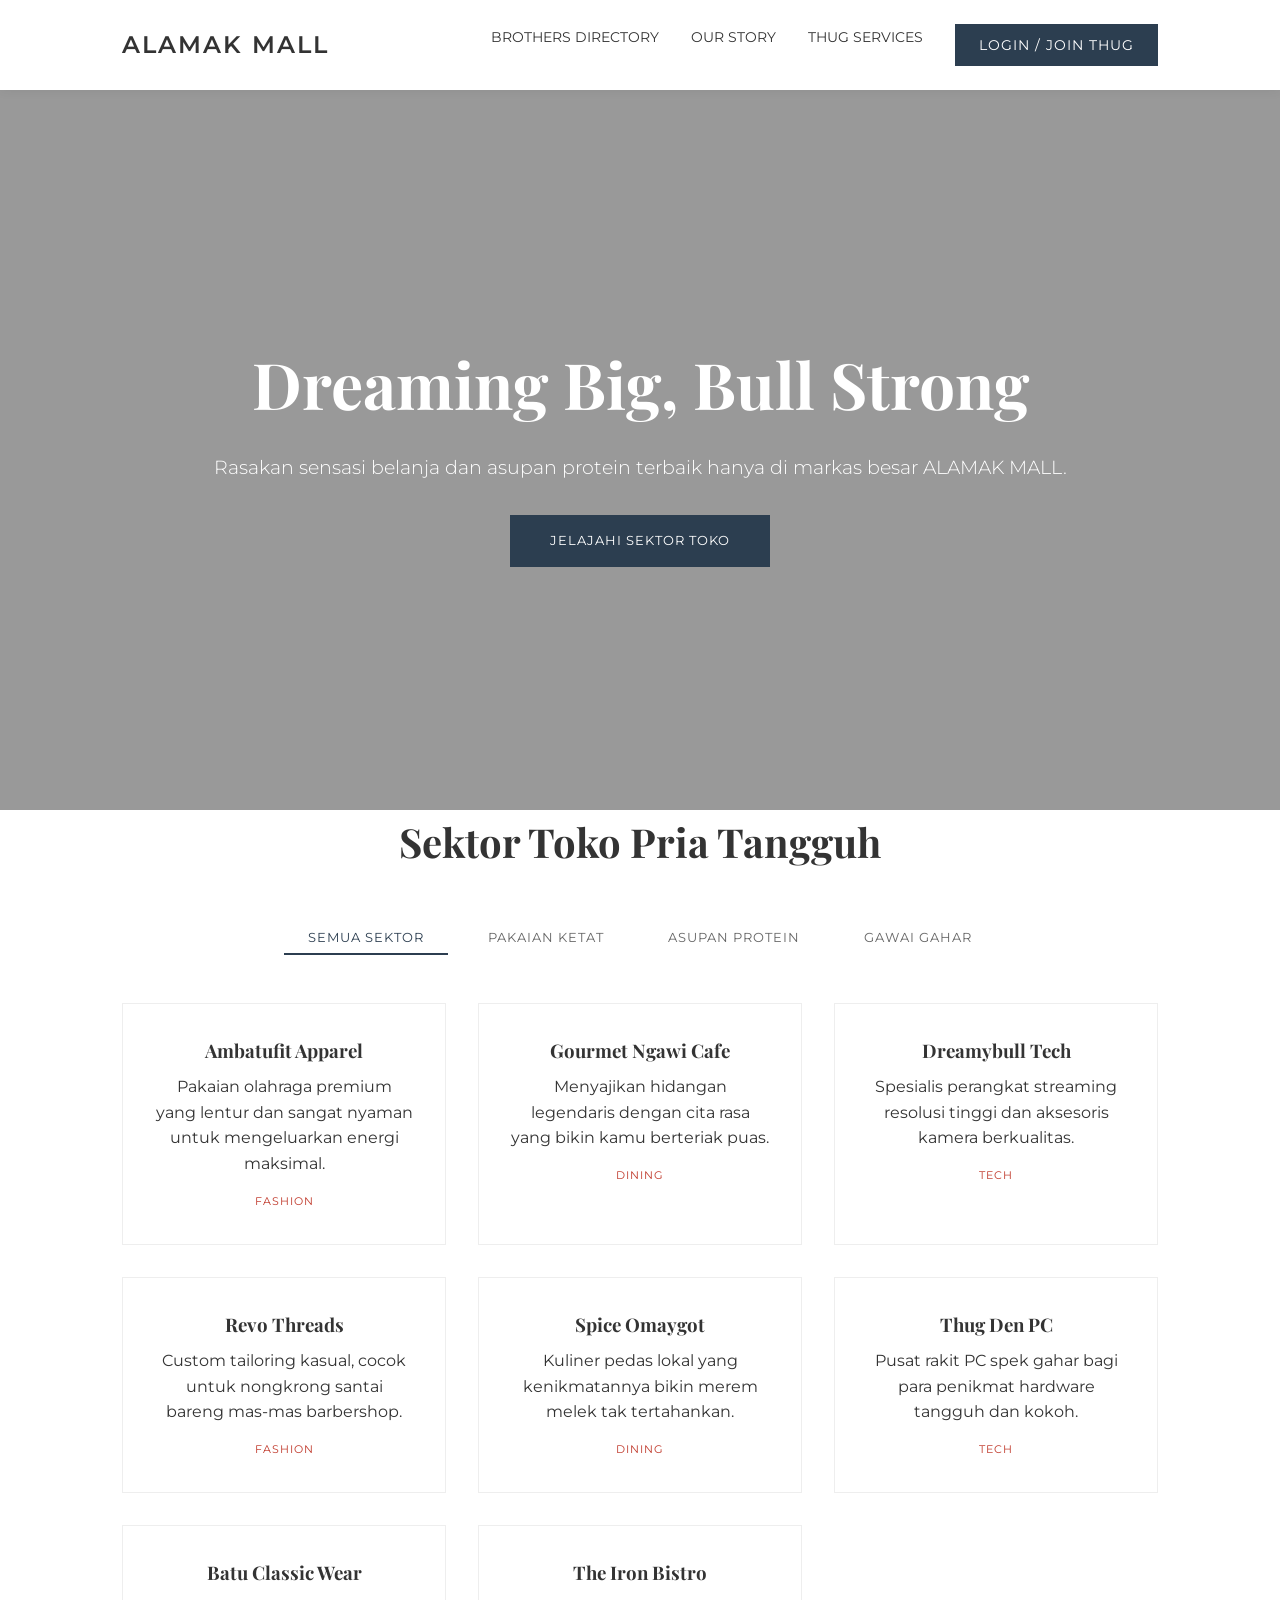
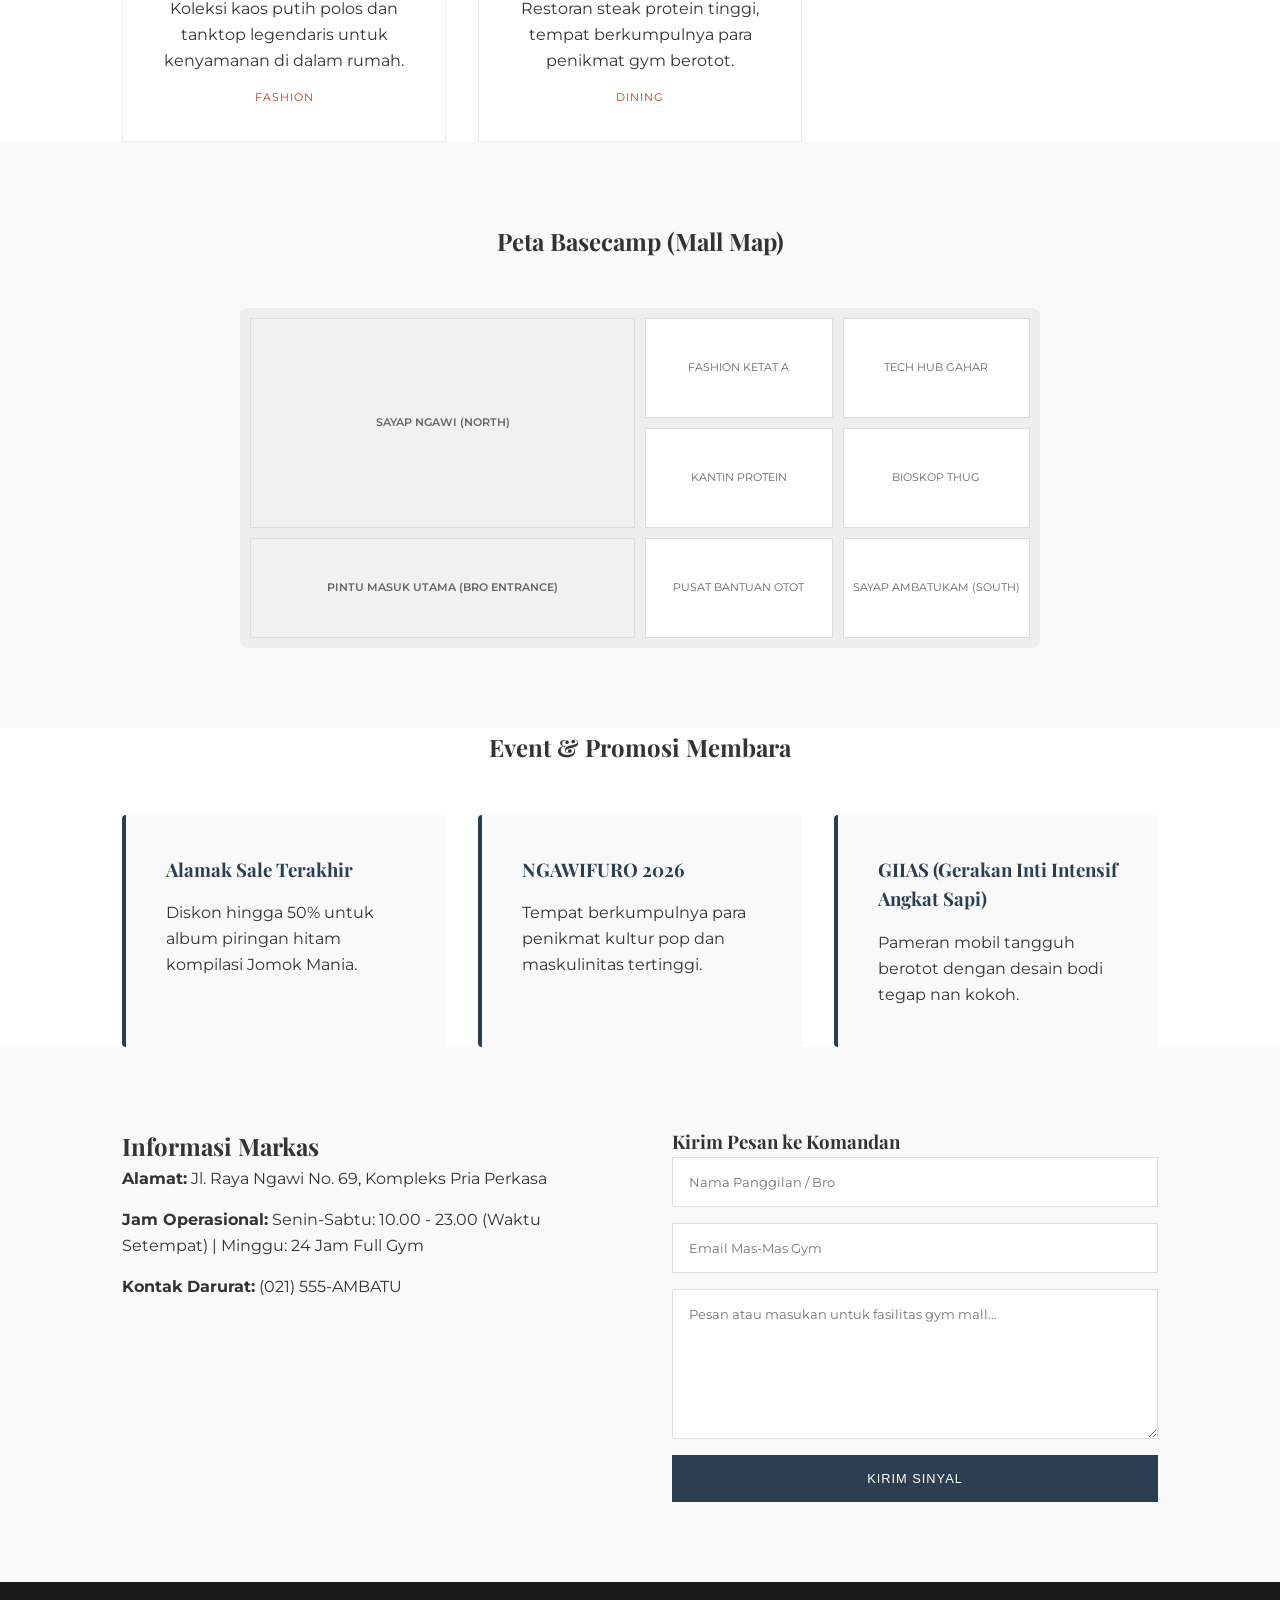
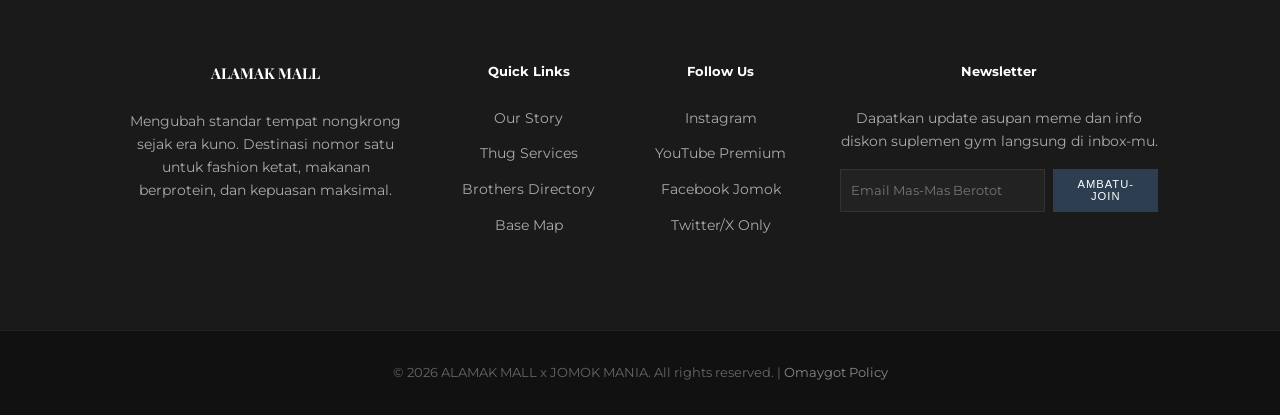
==== index.html @ 83b4627b "DreamyWebsite" ====
<!DOCTYPE html>
<html lang="en">
<head>
    <meta charset="UTF-8">
    <meta name="viewport" content="width=device-width, initial-scale=1.0">
    <title>ALAMAK MALL | Tempat Berkumpul Pria Perkasa</title>
    <link rel="stylesheet" href="style.css">
    <link rel="preconnect" href="https://fonts.googleapis.com">
    <link rel="preconnect" href="https://fonts.gstatic.com" crossorigin>
    <link href="https://fonts.googleapis.com/css2?family=Montserrat:wght@300;400;600&family=Playfair+Display:wght@700&display=swap" rel="stylesheet">
</head>
<body>

    <!-- //header -->
    <header>
        <nav class="container">
            <div class="logo"><a href="index.html" style="text-decoration: none; color: inherit;">ALAMAK MALL</a></div>
            <ul class="nav-links">
                <li><a href="index.html#directory">Brothers Directory</a></li>
                <li><a href="about.html">Our Story</a></li>
                <li><a href="services.html">Thug Services</a></li>
                <li><a href="auth.html" class="btn-sm">Login / Join Thug</a></li>
            </ul>
        </nav>
    </header>

    <!-- // Badan -->
    <main>
        <section id="hero"> <!-- // Pahlawan Legendaris -->
            <div class="hero-content">
                <h1>Dreaming Big, Bull Strong</h1>
                <p>Rasakan sensasi belanja dan asupan protein terbaik hanya di markas besar ALAMAK MALL.</p>
                <a href="#directory" class="btn">Jelajahi Sektor Toko</a>
            </div>
        </section>

        <section id="directory" class="container">
            <h2>Sektor Toko Pria Tangguh</h2>
            <div class="filters">
                <button class="filter-btn active" data-category="all">Semua Sektor</button>
                <button class="filter-btn" data-category="fashion">Pakaian Ketat</button>
                <button class="filter-btn" data-category="dining">Asupan Protein</button>
                <button class="filter-btn" data-category="tech">Gawai Gahar</button>
            </div>
            <div class="store-grid">
                <!-- Stores will be injected by JS -->
            </div>
        </section>

        <!-- // Bagian Nyontek pake ai -->
        <section id="map" class="bg-light">
            <div class="container">
                <h2 style="text-align: center;">Peta Basecamp (Mall Map)</h2>
                <div class="map-placeholder">
                    <div class="mall-map">
                        <div class="map-sector sector-large sector-anchor">Sayap Ngawi (North)</div>
                        <div class="map-sector">Fashion Ketat A</div>
                        <div class="map-sector">Tech Hub Gahar</div>
                        <div class="map-sector">Kantin Protein</div>
                        <div class="map-sector">Bioskop Thug</div>
                        <div class="map-sector sector-long sector-anchor">Pintu Masuk Utama (Bro Entrance)</div>
                        <div class="map-sector">Pusat Bantuan Otot</div>
                        <div class="map-sector">Sayap Ambatukam (South)</div>
                    </div>
                </div>
            </div>
        </section>

        <!-- Kalender -->
        <section id="events" class="container">
            <h2 style="text-align: center; margin-bottom: 3rem;">Event & Promosi Membara</h2>
            <div class="event-grid">
                <div class="event-card">
                    <h3>Alamak Sale Terakhir</h3>
                    <p>Diskon hingga 50% untuk album piringan hitam kompilasi Jomok Mania.</p>
                </div>
                <div class="event-card">
                    <h3>NGAWIFURO 2026</h3>
                    <p>Tempat berkumpulnya para penikmat kultur pop dan maskulinitas tertinggi.</p>
                </div>
                <div class="event-card">
                    <h3>GIIAS (Gerakan Inti Intensif Angkat Sapi)</h3>
                    <p>Pameran mobil tangguh berotot dengan desain bodi tegap nan kokoh.</p>
                </div>
            </div>
        </section>

        <section id="info" class="bg-light">
            <div class="container grid-two">
                <div class="visitor-details">
                    <h2>Informasi Markas</h2>
                    <p><strong>Alamat:</strong> Jl. Raya Ngawi No. 69, Kompleks Pria Perkasa</p>
                    <p><strong>Jam Operasional:</strong> Senin-Sabtu: 10.00 - 23.00 (Waktu Setempat) | Minggu: 24 Jam Full Gym</p>
                    <p><strong>Kontak Darurat:</strong> (021) 555-AMBATU</p>
                </div>
                <div class="contact-form">
                    <h3>Kirim Pesan ke Komandan</h3>
                    <form id="mall-contact">
                        <input type="text" placeholder="Nama Panggilan / Bro" required>
                        <input type="email" placeholder="Email Mas-Mas Gym" required>
                        <textarea placeholder="Pesan atau masukan untuk fasilitas gym mall..." required></textarea>
                        <button type="submit" class="btn">Kirim Sinyal</button>
                    </form>
                </div>
            </div>
        </section>
    </main>

    <!-- // Bagian semakin kaki (footer) -->
    <footer class="footer-main">
        <div class="container footer-grid">
            <div class="footer-col">
                <h3>ALAMAK MALL</h3>
                <p>Mengubah standar tempat nongkrong sejak era kuno. Destinasi nomor satu untuk fashion ketat, makanan berprotein, dan kepuasan maksimal.</p>
            </div>
            <div class="footer-col">
                <h4>Quick Links</h4>
                <ul class="footer-list">
                    <li><a href="about.html">Our Story</a></li>
                    <li><a href="services.html">Thug Services</a></li>
                    <li><a href="index.html#directory">Brothers Directory</a></li>
                    <li><a href="index.html#map">Base Map</a></li>
                </ul>
            </div>
            <div class="footer-col">
                <h4>Follow Us</h4>
                <div class="social-links">
                    <a href="https://www.instagram.com/theonly_dreamy/?hl=en" class="social-link">Instagram</a>
                    <a href="https://www.instagram.com/theonly_dreamy/?hl=en" class="social-link">YouTube Premium</a>
                    <a href="https://www.instagram.com/theonly_dreamy/?hl=en" class="social-link">Facebook Jomok</a>
                    <a href="https://www.instagram.com/theonly_dreamy/?hl=en" class="social-link">Twitter/X Only</a>
                </div>
            </div>
            <div class="footer-col">
                <h4>Newsletter</h4>
                <p>Dapatkan update asupan meme dan info diskon suplemen gym langsung di inbox-mu.</p>
                <form class="newsletter-form">
                    <input type="email" placeholder="Email Mas-Mas Berotot">
                    <button type="submit" class="btn-sm">Ambatu-Join</button>
                </form>
            </div>
        </div>
        <div class="footer-bottom">
            <div class="container">
                <p>&copy; 2026 ALAMAK MALL x JOMOK MANIA. All rights reserved. | <a href="#">Omaygot Policy</a></p>
            </div>
        </div>
    </footer>

    <script src="script.js"></script>
</body>
</html>
---- style.css ----
:root {
    --primary-color: #2c3e50;
    --accent-color: #c0392b;
    --bg-light: #f9f9f9;
    --text-dark: #333;
    --text-light: #666;
    --white: #ffffff;
    --container-width: 1100px;
    --transition: all 0.3s ease;
}

* {
    margin: 0;
    padding: 0;
    box-sizing: border-box;
}

body {
    font-family: 'Montserrat', sans-serif;
    line-height: 1.6;
    color: var(--text-dark);
    background-color: var(--white);
    scroll-behavior: smooth;
}

h1, h2, h3 {
    font-family: 'Playfair Display', serif;
}

.container {
    max-width: var(--container-width);
    margin: 0 auto;
    padding: 0 2rem;
}

section {
    padding: 5rem 0;
}

.bg-light {
    background-color: var(--bg-light);
}

/* Header & Nav */
header {
    background: var(--white);
    box-shadow: 0 2px 10px rgba(0,0,0,0.05);
    position: sticky;
    top: 0;
    z-index: 1000;
    padding: 1.5rem 0;
}

nav {
    display: flex;
    justify-content: space-between;
    align-items: center;
}

.logo {
    font-weight: 600;
    font-size: 1.5rem;
    letter-spacing: 2px;
}

.nav-links {
    display: flex;
    list-style: none;
}

.nav-links li {
    margin-left: 2rem;
}

.nav-links a {
    text-decoration: none;
    color: var(--text-dark);
    font-weight: 400;
    font-size: 0.9rem;
    text-transform: uppercase;
    transition: var(--transition);
}

.nav-links a:hover {
    color: var(--accent-color);
}

.nav-links .btn-sm {
    color: var(--white);
}

/* Hero Section */
#hero {
    height: 80vh;
    background: linear-gradient(rgba(0,0,0,0.4), rgba(0,0,0,0.4)), url('./assets/ALAMAKNINJA.png') center/cover no-repeat;
    display: flex;
    align-items: center;
    justify-content: center;
    text-align: center;
    color: var(--white);
}

.hero-content h1 {
    font-size: 4rem;
    margin-bottom: 1rem;
}

.hero-content p {
    font-size: 1.2rem;
    margin-bottom: 2rem;
    font-weight: 300;
}

.btn {
    display: inline-block;
    padding: 1rem 2.5rem;
    background: var(--primary-color);
    color: var(--white);
    text-decoration: none;
    text-transform: uppercase;
    letter-spacing: 1px;
    font-size: 0.8rem;
    transition: var(--transition);
    border: none;
    cursor: pointer;
}

.btn:hover {
    background: var(--accent-color);
}

.btn-sm {
    display: inline-block;
    padding: 0.6rem 1.5rem;
    background: var(--primary-color);
    color: var(--white);
    text-decoration: none;
    text-transform: uppercase;
    letter-spacing: 1px;
    font-size: 0.7rem;
    transition: var(--transition);
    border: none;
    cursor: pointer;
    
}

.btn-sm:hover {
    background: var(--accent-color);
}

/* Footer Enhanced */
.footer-main {
    background: #1a1a1a;
    color: #fff;
    padding: 5rem 0 0;
}

.footer-grid {
    display: grid;
    grid-template-columns: 2fr 1fr 1fr 2fr;
    gap: 3rem;
    padding-bottom: 5rem;
}

.footer-col h3, .footer-col h4 {
    margin-bottom: 1.5rem;
    color: #fff;
}

.footer-col p {
    color: #aaa;
    font-size: 0.9rem;
    margin-bottom: 1rem;
}

.footer-list {
    list-style: none;
}

.footer-list li {
    margin-bottom: 0.8rem;
}

.footer-list a {
    color: #aaa;
    text-decoration: none;
    font-size: 0.9rem;
    transition: var(--transition);
}

.footer-list a:hover {
    color: var(--white);
    padding-left: 5px;
}

.social-links {
    display: flex;
    flex-direction: column;
}

.social-link {
    color: #aaa;
    text-decoration: none;
    font-size: 0.9rem;
    margin-bottom: 0.8rem;
    transition: var(--transition);
}

.social-link:hover {
    color: var(--white);
}

.newsletter-form {
    display: flex;
    gap: 0.5rem;
}

.newsletter-form input {
    flex: 1;
    padding: 0.6rem;
    border: 1px solid #333;
    background: #222;
    color: #fff;
    font-family: inherit;
}

.footer-bottom {
    background: #111;
    padding: 2rem 0;
    text-align: center;
    border-top: 1px solid #222;
    font-size: 0.8rem;
    color: #666;
}

.footer-bottom a {
    color: #888;
    text-decoration: none;
}

/* Auth Page */
.auth-container {
    max-width: 400px;
    margin: 5rem auto;
    padding: 2rem;
    border: 1px solid #eee;
    background: var(--white);
    box-shadow: 0 10px 30px rgba(0,0,0,0.05);
}

.auth-toggle {
    display: flex;
    margin-bottom: 2rem;
    border-bottom: 1px solid #eee;
}

.toggle-btn {
    flex: 1;
    padding: 1rem;
    background: none;
    border: none;
    cursor: pointer;
    font-family: inherit;
    font-weight: 600;
    color: var(--text-light);
}

.toggle-btn.active {
    color: var(--primary-color);
    border-bottom: 2px solid var(--primary-color);
}

.auth-form {
    display: flex;
    flex-direction: column;
}

.hidden {
    display: none;
}

.form-group {
    display: flex;
    flex-direction: column;
    margin-bottom: 1rem;
}

.auth-form input {
    padding: 0.8rem;
    margin-bottom: 0.5rem;
    border: 1px solid #ddd;
    border-radius: 4px;
    font-family: inherit;
    font-size: 0.95rem;
    transition: var(--transition);
}

.auth-form input:focus {
    outline: none;
    border-color: var(--primary-color);
    box-shadow: 0 0 5px rgba(44, 62, 80, 0.1);
}

.error-message {
    color: var(--accent-color);
    font-size: 0.75rem;
    margin-top: 0.3rem;
    display: none;
}

.error-message.show {
    display: block;
}

/* Directory */
#directory h2 {
    text-align: center;
    margin-bottom: 3rem;
    font-size: 2.5rem;
}

.filters {
    display: flex;
    justify-content: center;
    margin-bottom: 3rem;
}

.filter-btn {
    background: none;
    border: none;
    padding: 0.5rem 1.5rem;
    margin: 0 0.5rem;
    cursor: pointer;
    font-family: inherit;
    text-transform: uppercase;
    font-size: 0.8rem;
    letter-spacing: 1px;
    color: var(--text-light);
    border-bottom: 2px solid transparent;
    transition: var(--transition);
}

.filter-btn.active, .filter-btn:hover {
    color: var(--primary-color);
    border-bottom: 2px solid var(--primary-color);
}

.store-grid {
    display: grid;
    grid-template-columns: repeat(auto-fill, minmax(250px, 1fr));
    gap: 2rem;
}

.store-card {
    background: var(--white);
    padding: 2rem;
    border: 1px solid #eee;
    text-align: center;
    transition: var(--transition);
}

.store-card:hover {
    box-shadow: 0 10px 30px rgba(0,0,0,0.05);
    transform: translateY(-5px);
}

.store-card h3 {
    margin-bottom: 0.5rem;
}

/* Events Grid */
.event-grid {
    display: grid;
    grid-template-columns: repeat(auto-fit, minmax(300px, 1fr));
    gap: 2rem;
}

.event-card {
    background: var(--bg-light);
    padding: 2.5rem;
    border-radius: 4px;
    border-left: 4px solid var(--primary-color);
    transition: var(--transition);
}

.event-card:hover {
    transform: translateX(10px);
    background: var(--white);
    box-shadow: 0 10px 30px rgba(0,0,0,0.05);
}

.event-card h3 {
    margin-bottom: 1rem;
    color: var(--primary-color);
}

/* Map Visualization */
.map-placeholder {
    height: auto;
    background: none;
    display: block;
    margin-top: 3rem;
}

.mall-map {
    display: grid;
    grid-template-columns: repeat(4, 1fr);
    grid-template-rows: repeat(3, 100px);
    gap: 10px;
    background: #eee;
    padding: 10px;
    border-radius: 8px;
    max-width: 800px;
    margin: 0 auto;
}

.map-sector {
    background: var(--white);
    display: flex;
    align-items: center;
    justify-content: center;
    font-size: 0.7rem;
    color: var(--text-light);
    border: 1px solid #ddd;
    text-transform: uppercase;
    transition: var(--transition);
}

.map-sector:hover {
    background: var(--primary-color);
    color: var(--white);
}

.sector-large {
    grid-column: span 2;
    grid-row: span 2;
}

.sector-long {
    grid-column: span 2;
}

.sector-anchor {
    background: #f1f1f1;
    font-weight: 600;
}

/* Category Tags */
.category-tag {
    display: inline-block;
    margin-top: 1rem;
    font-size: 0.7rem;
    text-transform: uppercase;
    color: var(--accent-color);
    letter-spacing: 1px;
}

/* Info Section */
.grid-two {
    display: grid;
    grid-template-columns: 1fr 1fr;
    gap: 4rem;
}

.visitor-details p {
    margin-bottom: 1rem;
}

.contact-form form {
    display: flex;
    flex-direction: column;
}

.contact-form input, .contact-form textarea {
    padding: 1rem;
    margin-bottom: 1rem;
    border: 1px solid #ddd;
    font-family: inherit;
}

.contact-form textarea {
    height: 150px;
}

/* Footer */
footer {
    padding: 3rem 0;
    text-align: center;
    background: var(--primary-color);
    color: rgba(255,255,255,0.7);
    font-size: 0.8rem;
}

/* Responsive */
@media (max-width: 768px) {
    .hero-content h1 {
        font-size: 2.5rem;
    }
    
    .grid-two {
        grid-template-columns: 1fr;
    }
    
    .nav-links {
        display: none; /* Simplification for prototype */
    }
}
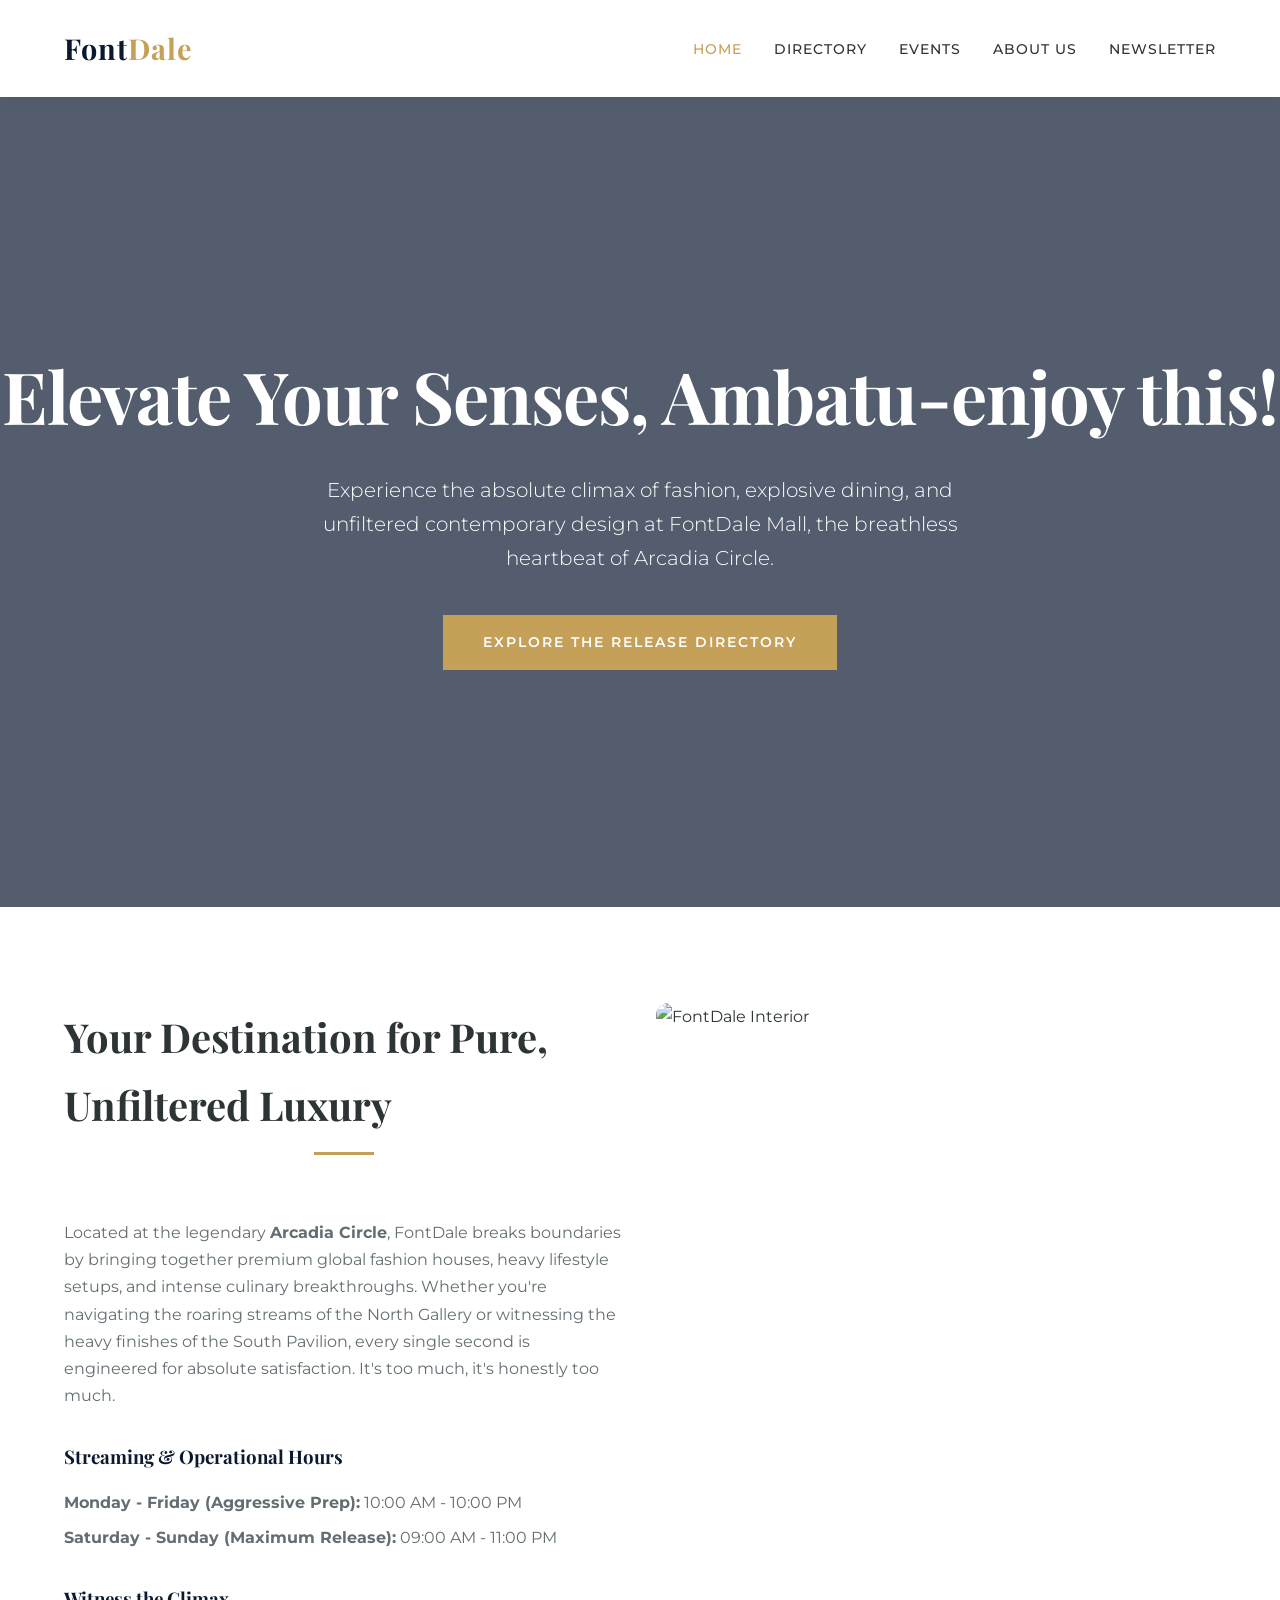
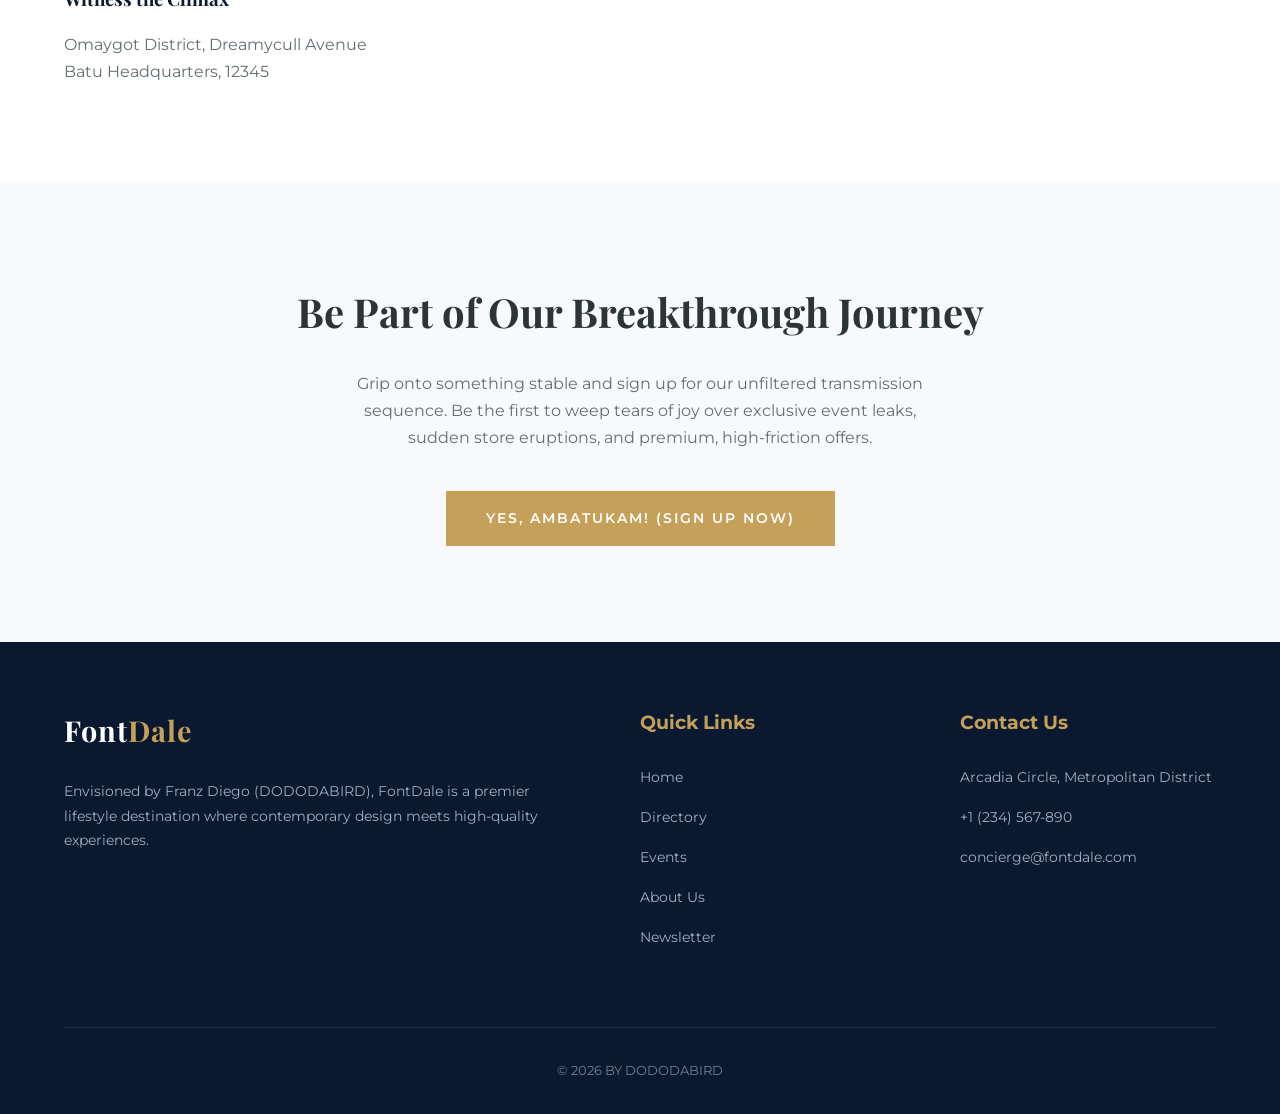
==== commit a8466cf0: "Fontdale Reskin" ====
--- a/index.html
+++ b/index.html
@@ -3,146 +3,103 @@
 <head>
     <meta charset="UTF-8">
     <meta name="viewport" content="width=device-width, initial-scale=1.0">
-    <title>ALAMAK MALL | Tempat Berkumpul Pria Perkasa</title>
+    <title>FontDale | Premium Lifestyle Mall</title>
     <link rel="stylesheet" href="style.css">
     <link rel="preconnect" href="https://fonts.googleapis.com">
     <link rel="preconnect" href="https://fonts.gstatic.com" crossorigin>
-    <link href="https://fonts.googleapis.com/css2?family=Montserrat:wght@300;400;600&family=Playfair+Display:wght@700&display=swap" rel="stylesheet">
+    <link href="https://fonts.googleapis.com/css2?family=Montserrat:wght@300;400;500;600&family=Playfair+Display:wght@700&display=swap" rel="stylesheet">
 </head>
 <body>
 
-    <!-- //header -->
     <header>
-        <nav class="container">
-            <div class="logo"><a href="index.html" style="text-decoration: none; color: inherit;">ALAMAK MALL</a></div>
-            <ul class="nav-links">
-                <li><a href="index.html#directory">Brothers Directory</a></li>
-                <li><a href="about.html">Our Story</a></li>
-                <li><a href="services.html">Thug Services</a></li>
-                <li><a href="auth.html" class="btn-sm">Login / Join Thug</a></li>
-            </ul>
-        </nav>
+        <div class="container">
+            <nav>
+                <a href="index.html" class="logo">Font<span>Dale</span></a>
+                <ul class="nav-links">
+                    <li><a href="index.html" class="active">Home</a></li>
+                    <li><a href="directory.html">Directory</a></li>
+                    <li><a href="events.html">Events</a></li>
+                    <li><a href="about.html">About Us</a></li>
+                    <li><a href="newsletter.html">Newsletter</a></li>
+                </ul>
+                <div class="menu-toggle">☰</div>
+            </nav>
+        </div>
     </header>
 
-    <!-- // Badan -->
     <main>
-        <section id="hero"> <!-- // Pahlawan Legendaris -->
+        <section class="hero">
             <div class="hero-content">
-                <h1>Dreaming Big, Bull Strong</h1>
-                <p>Rasakan sensasi belanja dan asupan protein terbaik hanya di markas besar ALAMAK MALL.</p>
-                <a href="#directory" class="btn">Jelajahi Sektor Toko</a>
+                <h1>Elevate Your Senses, Ambatu-enjoy this!</h1>
+                <p>Experience the absolute climax of fashion, explosive dining, and unfiltered contemporary design at FontDale Mall, the breathless heartbeat of Arcadia Circle.</p>
+                <a href="directory.html" class="btn">Explore the Release Directory</a>
             </div>
         </section>
 
-        <section id="directory" class="container">
-            <h2>Sektor Toko Pria Tangguh</h2>
-            <div class="filters">
-                <button class="filter-btn active" data-category="all">Semua Sektor</button>
-                <button class="filter-btn" data-category="fashion">Pakaian Ketat</button>
-                <button class="filter-btn" data-category="dining">Asupan Protein</button>
-                <button class="filter-btn" data-category="tech">Gawai Gahar</button>
-            </div>
-            <div class="store-grid">
-                <!-- Stores will be injected by JS -->
-            </div>
-        </section>
-
-        <!-- // Bagian Nyontek pake ai -->
-        <section id="map" class="bg-light">
+        <section class="info-section">
             <div class="container">
-                <h2 style="text-align: center;">Peta Basecamp (Mall Map)</h2>
-                <div class="map-placeholder">
-                    <div class="mall-map">
-                        <div class="map-sector sector-large sector-anchor">Sayap Ngawi (North)</div>
-                        <div class="map-sector">Fashion Ketat A</div>
-                        <div class="map-sector">Tech Hub Gahar</div>
-                        <div class="map-sector">Kantin Protein</div>
-                        <div class="map-sector">Bioskop Thug</div>
-                        <div class="map-sector sector-long sector-anchor">Pintu Masuk Utama (Bro Entrance)</div>
-                        <div class="map-sector">Pusat Bantuan Otot</div>
-                        <div class="map-sector">Sayap Ambatukam (South)</div>
+                <div class="grid grid-2">
+                    <div class="info-text">
+                        <div class="section-title" style="text-align: left;">
+                            <h2 style="text-align: left;">Your Destination for Pure, Unfiltered Luxury</h2>
+                        </div>
+                        <p style="margin-bottom: 2rem; color: var(--text-muted);">Located at the legendary <strong>Arcadia Circle</strong>, FontDale breaks boundaries by bringing together premium global fashion houses, heavy lifestyle setups, and intense culinary breakthroughs. Whether you're navigating the roaring streams of the North Gallery or witnessing the heavy finishes of the South Pavilion, every single second is engineered for absolute satisfaction. It's too much, it's honestly too much.</p>
+                        
+                        <div class="mall-details">
+                            <h3 style="margin-bottom: 1rem; color: var(--primary);">Streaming & Operational Hours</h3>
+                            <ul style="list-style: none; margin-bottom: 2rem; color: var(--text-muted);">
+                                <li style="margin-bottom: 0.5rem;"><strong>Monday - Friday (Aggressive Prep):</strong> 10:00 AM - 10:00 PM</li>
+                                <li style="margin-bottom: 0.5rem;"><strong>Saturday - Sunday (Maximum Release):</strong> 09:00 AM - 11:00 PM</li>
+                            </ul>
+                            
+                            <h3 style="margin-bottom: 1rem; color: var(--primary);">Witness the Climax</h3>
+                            <p style="color: var(--text-muted);">Omaygot District, Dreamycull Avenue<br>Batu Headquarters, 12345</p>
+                        </div>
+                    </div>
+                    <div class="info-img" style="border-radius: 12px; overflow: hidden; height: 500px;">
+                        <img src="https://images.unsplash.com/photo-1519167758481-83f550bb49b3?auto=format&fit=crop&w=800&q=80" alt="FontDale Interior" style="width: 100%; height: 100%; object-fit: cover;">
                     </div>
                 </div>
             </div>
         </section>
 
-        <!-- Kalender -->
-        <section id="events" class="container">
-            <h2 style="text-align: center; margin-bottom: 3rem;">Event & Promosi Membara</h2>
-            <div class="event-grid">
-                <div class="event-card">
-                    <h3>Alamak Sale Terakhir</h3>
-                    <p>Diskon hingga 50% untuk album piringan hitam kompilasi Jomok Mania.</p>
-                </div>
-                <div class="event-card">
-                    <h3>NGAWIFURO 2026</h3>
-                    <p>Tempat berkumpulnya para penikmat kultur pop dan maskulinitas tertinggi.</p>
-                </div>
-                <div class="event-card">
-                    <h3>GIIAS (Gerakan Inti Intensif Angkat Sapi)</h3>
-                    <p>Pameran mobil tangguh berotot dengan desain bodi tegap nan kokoh.</p>
-                </div>
-            </div>
-        </section>
-
-        <section id="info" class="bg-light">
-            <div class="container grid-two">
-                <div class="visitor-details">
-                    <h2>Informasi Markas</h2>
-                    <p><strong>Alamat:</strong> Jl. Raya Ngawi No. 69, Kompleks Pria Perkasa</p>
-                    <p><strong>Jam Operasional:</strong> Senin-Sabtu: 10.00 - 23.00 (Waktu Setempat) | Minggu: 24 Jam Full Gym</p>
-                    <p><strong>Kontak Darurat:</strong> (021) 555-AMBATU</p>
-                </div>
-                <div class="contact-form">
-                    <h3>Kirim Pesan ke Komandan</h3>
-                    <form id="mall-contact">
-                        <input type="text" placeholder="Nama Panggilan / Bro" required>
-                        <input type="email" placeholder="Email Mas-Mas Gym" required>
-                        <textarea placeholder="Pesan atau masukan untuk fasilitas gym mall..." required></textarea>
-                        <button type="submit" class="btn">Kirim Sinyal</button>
-                    </form>
-                </div>
+        <section class="cta-section" style="background: var(--bg-light); text-align: center;">
+            <div class="container">
+                <h2 style="font-size: 2.5rem; margin-bottom: 1.5rem;">Be Part of Our Breakthrough Journey</h2>
+                <p style="margin-bottom: 2.5rem; max-width: 600px; margin-left: auto; margin-right: auto; color: var(--text-muted);">Grip onto something stable and sign up for our unfiltered transmission sequence. Be the first to weep tears of joy over exclusive event leaks, sudden store eruptions, and premium, high-friction offers.</p>
+                <a href="newsletter.html" class="btn">Yes, Ambatukam! (Sign Up Now)</a>
             </div>
         </section>
     </main>
 
-    <!-- // Bagian semakin kaki (footer) -->
-    <footer class="footer-main">
-        <div class="container footer-grid">
-            <div class="footer-col">
-                <h3>ALAMAK MALL</h3>
-                <p>Mengubah standar tempat nongkrong sejak era kuno. Destinasi nomor satu untuk fashion ketat, makanan berprotein, dan kepuasan maksimal.</p>
-            </div>
-            <div class="footer-col">
-                <h4>Quick Links</h4>
-                <ul class="footer-list">
-                    <li><a href="about.html">Our Story</a></li>
-                    <li><a href="services.html">Thug Services</a></li>
-                    <li><a href="index.html#directory">Brothers Directory</a></li>
-                    <li><a href="index.html#map">Base Map</a></li>
-                </ul>
-            </div>
-            <div class="footer-col">
-                <h4>Follow Us</h4>
-                <div class="social-links">
-                    <a href="https://www.instagram.com/theonly_dreamy/?hl=en" class="social-link">Instagram</a>
-                    <a href="https://www.instagram.com/theonly_dreamy/?hl=en" class="social-link">YouTube Premium</a>
-                    <a href="https://www.instagram.com/theonly_dreamy/?hl=en" class="social-link">Facebook Jomok</a>
-                    <a href="https://www.instagram.com/theonly_dreamy/?hl=en" class="social-link">Twitter/X Only</a>
+    <footer>
+        <div class="container">
+            <div class="footer-grid">
+                <div class="footer-col">
+                    <a href="index.html" class="logo" style="color: var(--white); margin-bottom: 1.5rem; display: block;">Font<span>Dale</span></a>
+                    <p>Envisioned by Franz Diego (DODODABIRD), FontDale is a premier lifestyle destination where contemporary design meets high-quality experiences.</p>
+                </div>
+                <div class="footer-col">
+                    <h4>Quick Links</h4>
+                    <ul class="footer-links">
+                        <li><a href="index.html">Home</a></li>
+                        <li><a href="directory.html">Directory</a></li>
+                        <li><a href="events.html">Events</a></li>
+                        <li><a href="about.html">About Us</a></li>
+                        <li><a href="newsletter.html">Newsletter</a></li>
+                    </ul>
+                </div>
+                <div class="footer-col">
+                    <h4>Contact Us</h4>
+                    <ul class="footer-links">
+                        <li><a href="#">Arcadia Circle, Metropolitan District</a></li>
+                        <li><a href="tel:+1234567890">+1 (234) 567-890</a></li>
+                        <li><a href="mailto:concierge@fontdale.com">concierge@fontdale.com</a></li>
+                    </ul>
                 </div>
             </div>
-            <div class="footer-col">
-                <h4>Newsletter</h4>
-                <p>Dapatkan update asupan meme dan info diskon suplemen gym langsung di inbox-mu.</p>
-                <form class="newsletter-form">
-                    <input type="email" placeholder="Email Mas-Mas Berotot">
-                    <button type="submit" class="btn-sm">Ambatu-Join</button>
-                </form>
-            </div>
-        </div>
-        <div class="footer-bottom">
-            <div class="container">
-                <p>&copy; 2026 ALAMAK MALL x JOMOK MANIA. All rights reserved. | <a href="#">Omaygot Policy</a></p>
+            <div class="footer-bottom">
+                <p>&copy; 2026 BY DODODABIRD</p>
             </div>
         </div>
     </footer>
--- a/style.css
+++ b/style.css
@@ -1,12 +1,12 @@
 :root {
-    --primary-color: #2c3e50;
-    --accent-color: #c0392b;
-    --bg-light: #f9f9f9;
-    --text-dark: #333;
-    --text-light: #666;
+    --primary: #0a192f;
+    --accent: #c5a059;
+    --text: #2d3436;
+    --text-muted: #636e72;
+    --bg-light: #f8f9fa;
     --white: #ffffff;
-    --container-width: 1100px;
-    --transition: all 0.3s ease;
+    --container-width: 1200px;
+    --transition: all 0.4s cubic-bezier(0.165, 0.84, 0.44, 1);
 }
 
 * {
@@ -17,38 +17,31 @@
 
 body {
     font-family: 'Montserrat', sans-serif;
-    line-height: 1.6;
-    color: var(--text-dark);
+    line-height: 1.7;
+    color: var(--text);
     background-color: var(--white);
-    scroll-behavior: smooth;
-}
-
-h1, h2, h3 {
+    overflow-x: hidden;
+}
+
+h1, h2, h3, .logo {
     font-family: 'Playfair Display', serif;
+    font-weight: 700;
 }
 
 .container {
     max-width: var(--container-width);
     margin: 0 auto;
-    padding: 0 2rem;
-}
-
-section {
-    padding: 5rem 0;
-}
-
-.bg-light {
-    background-color: var(--bg-light);
-}
-
-/* Header & Nav */
+    padding: 0 1.5rem;
+}
+
+/* Header & Navigation */
 header {
     background: var(--white);
-    box-shadow: 0 2px 10px rgba(0,0,0,0.05);
+    padding: 1.5rem 0;
     position: sticky;
     top: 0;
     z-index: 1000;
-    padding: 1.5rem 0;
+    box-shadow: 0 2px 20px rgba(0,0,0,0.05);
 }
 
 nav {
@@ -58,41 +51,46 @@
 }
 
 .logo {
-    font-weight: 600;
-    font-size: 1.5rem;
-    letter-spacing: 2px;
+    font-size: 1.8rem;
+    color: var(--primary);
+    text-decoration: none;
+    letter-spacing: 1px;
+}
+
+.logo span {
+    color: var(--accent);
 }
 
 .nav-links {
     display: flex;
     list-style: none;
-}
-
-.nav-links li {
-    margin-left: 2rem;
+    gap: 2rem;
 }
 
 .nav-links a {
     text-decoration: none;
-    color: var(--text-dark);
-    font-weight: 400;
+    color: var(--text);
     font-size: 0.9rem;
+    font-weight: 500;
     text-transform: uppercase;
-    transition: var(--transition);
-}
-
-.nav-links a:hover {
-    color: var(--accent-color);
-}
-
-.nav-links .btn-sm {
-    color: var(--white);
+    letter-spacing: 1px;
+    transition: var(--transition);
+}
+
+.nav-links a:hover, .nav-links a.active {
+    color: var(--accent);
+}
+
+.menu-toggle {
+    display: none;
+    font-size: 1.5rem;
+    cursor: pointer;
 }
 
 /* Hero Section */
-#hero {
-    height: 80vh;
-    background: linear-gradient(rgba(0,0,0,0.4), rgba(0,0,0,0.4)), url('./assets/ALAMAKNINJA.png') center/cover no-repeat;
+.hero {
+    height: 90vh;
+    background: linear-gradient(rgba(10, 25, 47, 0.7), rgba(10, 25, 47, 0.7)), url('https://www.taman-anggrek-mall.com/images/v12mtalands.webp') center/cover no-repeat;
     display: flex;
     align-items: center;
     justify-content: center;
@@ -101,407 +99,266 @@
 }
 
 .hero-content h1 {
-    font-size: 4rem;
+    font-size: 4.5rem;
     margin-bottom: 1rem;
+    letter-spacing: -1px;
 }
 
 .hero-content p {
-    font-size: 1.2rem;
-    margin-bottom: 2rem;
+    font-size: 1.25rem;
+    margin-bottom: 2.5rem;
+    max-width: 700px;
+    margin-left: auto;
+    margin-right: auto;
     font-weight: 300;
 }
 
 .btn {
     display: inline-block;
     padding: 1rem 2.5rem;
-    background: var(--primary-color);
+    background: var(--accent);
     color: var(--white);
     text-decoration: none;
     text-transform: uppercase;
-    letter-spacing: 1px;
-    font-size: 0.8rem;
+    font-size: 0.85rem;
+    font-weight: 600;
+    letter-spacing: 2px;
     transition: var(--transition);
     border: none;
     cursor: pointer;
 }
 
 .btn:hover {
-    background: var(--accent-color);
-}
-
-.btn-sm {
-    display: inline-block;
-    padding: 0.6rem 1.5rem;
-    background: var(--primary-color);
+    background: var(--primary);
+    transform: translateY(-3px);
+    box-shadow: 0 10px 20px rgba(0,0,0,0.1);
+}
+
+/* Sections */
+section {
+    padding: 6rem 0;
+}
+
+.section-title {
+    text-align: center;
+    margin-bottom: 4rem;
+}
+
+.section-title h2 {
+    font-size: 2.5rem;
+    margin-bottom: 1rem;
+    position: relative;
+    padding-bottom: 1rem;
+}
+
+.section-title h2::after {
+    content: '';
+    position: absolute;
+    bottom: 0;
+    left: 50%;
+    transform: translateX(-50%);
+    width: 60px;
+    height: 3px;
+    background: var(--accent);
+}
+
+/* Grid Layouts */
+.grid {
+    display: grid;
+    gap: 2rem;
+}
+
+.grid-3 {
+    grid-template-columns: repeat(3, 1fr);
+}
+
+.grid-2 {
+    grid-template-columns: repeat(2, 1fr);
+}
+
+/* Cards */
+.card {
+    background: var(--white);
+    border-radius: 8px;
+    overflow: hidden;
+    box-shadow: 0 4px 15px rgba(0,0,0,0.05);
+    transition: var(--transition);
+}
+
+.card:hover {
+    transform: translateY(-10px);
+    box-shadow: 0 15px 30px rgba(0,0,0,0.1);
+}
+
+.card-img {
+    height: 250px;
+    overflow: hidden;
+}
+
+.card-img img {
+    width: 100%;
+    height: 100%;
+    object-fit: cover;
+    transition: var(--transition);
+}
+
+.card:hover .card-img img {
+    transform: scale(1.1);
+}
+
+.card-body {
+    padding: 2rem;
+}
+
+.card-body h3 {
+    margin-bottom: 1rem;
+    font-size: 1.5rem;
+}
+
+.card-body p {
+    color: var(--text-muted);
+    font-size: 0.95rem;
+}
+
+/* Newsletter Form */
+.form-container {
+    max-width: 600px;
+    margin: 0 auto;
+    background: var(--white);
+    padding: 3rem;
+    border-radius: 12px;
+    box-shadow: 0 10px 40px rgba(0,0,0,0.1);
+}
+
+.form-group {
+    margin-bottom: 1.5rem;
+}
+
+.form-group label {
+    display: block;
+    margin-bottom: 0.5rem;
+    font-weight: 600;
+    font-size: 0.9rem;
+}
+
+.form-group input, .form-group select {
+    width: 100%;
+    padding: 0.8rem 1rem;
+    border: 1px solid #ddd;
+    border-radius: 6px;
+    font-family: inherit;
+    transition: var(--transition);
+}
+
+.form-group input:focus {
+    outline: none;
+    border-color: var(--accent);
+    box-shadow: 0 0 8px rgba(197, 160, 89, 0.2);
+}
+
+.radio-group, .checkbox-group {
+    display: flex;
+    gap: 1.5rem;
+    margin-top: 0.5rem;
+}
+
+.error-message {
+    color: #d63031;
+    font-size: 0.8rem;
+    margin-top: 0.3rem;
+    height: 1rem;
+}
+
+/* Footer */
+footer {
+    background: var(--primary);
     color: var(--white);
-    text-decoration: none;
-    text-transform: uppercase;
-    letter-spacing: 1px;
-    font-size: 0.7rem;
-    transition: var(--transition);
-    border: none;
-    cursor: pointer;
-    
-}
-
-.btn-sm:hover {
-    background: var(--accent-color);
-}
-
-/* Footer Enhanced */
-.footer-main {
-    background: #1a1a1a;
-    color: #fff;
-    padding: 5rem 0 0;
+    padding: 4rem 0 2rem;
 }
 
 .footer-grid {
     display: grid;
-    grid-template-columns: 2fr 1fr 1fr 2fr;
-    gap: 3rem;
-    padding-bottom: 5rem;
-}
-
-.footer-col h3, .footer-col h4 {
+    grid-template-columns: 2fr 1fr 1fr;
+    gap: 4rem;
+    margin-bottom: 4rem;
+}
+
+.footer-col h4 {
     margin-bottom: 1.5rem;
-    color: #fff;
+    font-size: 1.2rem;
+    color: var(--accent);
 }
 
 .footer-col p {
-    color: #aaa;
+    color: #a0aec0;
     font-size: 0.9rem;
-    margin-bottom: 1rem;
-}
-
-.footer-list {
+}
+
+.footer-links {
     list-style: none;
 }
 
-.footer-list li {
+.footer-links li {
     margin-bottom: 0.8rem;
 }
 
-.footer-list a {
-    color: #aaa;
+.footer-links a {
+    color: #a0aec0;
     text-decoration: none;
     font-size: 0.9rem;
     transition: var(--transition);
 }
 
-.footer-list a:hover {
-    color: var(--white);
+.footer-links a:hover {
+    color: var(--accent);
     padding-left: 5px;
 }
 
-.social-links {
-    display: flex;
-    flex-direction: column;
-}
-
-.social-link {
-    color: #aaa;
-    text-decoration: none;
-    font-size: 0.9rem;
-    margin-bottom: 0.8rem;
-    transition: var(--transition);
-}
-
-.social-link:hover {
-    color: var(--white);
-}
-
-.newsletter-form {
-    display: flex;
-    gap: 0.5rem;
-}
-
-.newsletter-form input {
-    flex: 1;
-    padding: 0.6rem;
-    border: 1px solid #333;
-    background: #222;
-    color: #fff;
-    font-family: inherit;
-}
-
 .footer-bottom {
-    background: #111;
-    padding: 2rem 0;
     text-align: center;
-    border-top: 1px solid #222;
+    padding-top: 2rem;
+    border-top: 1px solid rgba(255,255,255,0.1);
     font-size: 0.8rem;
-    color: #666;
-}
-
-.footer-bottom a {
-    color: #888;
-    text-decoration: none;
-}
-
-/* Auth Page */
-.auth-container {
-    max-width: 400px;
-    margin: 5rem auto;
-    padding: 2rem;
-    border: 1px solid #eee;
-    background: var(--white);
-    box-shadow: 0 10px 30px rgba(0,0,0,0.05);
-}
-
-.auth-toggle {
-    display: flex;
-    margin-bottom: 2rem;
-    border-bottom: 1px solid #eee;
-}
-
-.toggle-btn {
-    flex: 1;
-    padding: 1rem;
-    background: none;
-    border: none;
-    cursor: pointer;
-    font-family: inherit;
-    font-weight: 600;
-    color: var(--text-light);
-}
-
-.toggle-btn.active {
-    color: var(--primary-color);
-    border-bottom: 2px solid var(--primary-color);
-}
-
-.auth-form {
-    display: flex;
-    flex-direction: column;
-}
-
-.hidden {
-    display: none;
-}
-
-.form-group {
-    display: flex;
-    flex-direction: column;
-    margin-bottom: 1rem;
-}
-
-.auth-form input {
-    padding: 0.8rem;
-    margin-bottom: 0.5rem;
-    border: 1px solid #ddd;
-    border-radius: 4px;
-    font-family: inherit;
-    font-size: 0.95rem;
-    transition: var(--transition);
-}
-
-.auth-form input:focus {
-    outline: none;
-    border-color: var(--primary-color);
-    box-shadow: 0 0 5px rgba(44, 62, 80, 0.1);
-}
-
-.error-message {
-    color: var(--accent-color);
-    font-size: 0.75rem;
-    margin-top: 0.3rem;
-    display: none;
-}
-
-.error-message.show {
-    display: block;
-}
-
-/* Directory */
-#directory h2 {
-    text-align: center;
-    margin-bottom: 3rem;
-    font-size: 2.5rem;
-}
-
-.filters {
-    display: flex;
-    justify-content: center;
-    margin-bottom: 3rem;
-}
-
-.filter-btn {
-    background: none;
-    border: none;
-    padding: 0.5rem 1.5rem;
-    margin: 0 0.5rem;
-    cursor: pointer;
-    font-family: inherit;
-    text-transform: uppercase;
-    font-size: 0.8rem;
-    letter-spacing: 1px;
-    color: var(--text-light);
-    border-bottom: 2px solid transparent;
-    transition: var(--transition);
-}
-
-.filter-btn.active, .filter-btn:hover {
-    color: var(--primary-color);
-    border-bottom: 2px solid var(--primary-color);
-}
-
-.store-grid {
-    display: grid;
-    grid-template-columns: repeat(auto-fill, minmax(250px, 1fr));
-    gap: 2rem;
-}
-
-.store-card {
-    background: var(--white);
-    padding: 2rem;
-    border: 1px solid #eee;
-    text-align: center;
-    transition: var(--transition);
-}
-
-.store-card:hover {
-    box-shadow: 0 10px 30px rgba(0,0,0,0.05);
-    transform: translateY(-5px);
-}
-
-.store-card h3 {
-    margin-bottom: 0.5rem;
-}
-
-/* Events Grid */
-.event-grid {
-    display: grid;
-    grid-template-columns: repeat(auto-fit, minmax(300px, 1fr));
-    gap: 2rem;
-}
-
-.event-card {
-    background: var(--bg-light);
-    padding: 2.5rem;
-    border-radius: 4px;
-    border-left: 4px solid var(--primary-color);
-    transition: var(--transition);
-}
-
-.event-card:hover {
-    transform: translateX(10px);
-    background: var(--white);
-    box-shadow: 0 10px 30px rgba(0,0,0,0.05);
-}
-
-.event-card h3 {
-    margin-bottom: 1rem;
-    color: var(--primary-color);
-}
-
-/* Map Visualization */
-.map-placeholder {
-    height: auto;
-    background: none;
-    display: block;
-    margin-top: 3rem;
-}
-
-.mall-map {
-    display: grid;
-    grid-template-columns: repeat(4, 1fr);
-    grid-template-rows: repeat(3, 100px);
-    gap: 10px;
-    background: #eee;
-    padding: 10px;
-    border-radius: 8px;
-    max-width: 800px;
-    margin: 0 auto;
-}
-
-.map-sector {
-    background: var(--white);
-    display: flex;
-    align-items: center;
-    justify-content: center;
-    font-size: 0.7rem;
-    color: var(--text-light);
-    border: 1px solid #ddd;
-    text-transform: uppercase;
-    transition: var(--transition);
-}
-
-.map-sector:hover {
-    background: var(--primary-color);
-    color: var(--white);
-}
-
-.sector-large {
-    grid-column: span 2;
-    grid-row: span 2;
-}
-
-.sector-long {
-    grid-column: span 2;
-}
-
-.sector-anchor {
-    background: #f1f1f1;
-    font-weight: 600;
-}
-
-/* Category Tags */
-.category-tag {
-    display: inline-block;
-    margin-top: 1rem;
-    font-size: 0.7rem;
-    text-transform: uppercase;
-    color: var(--accent-color);
-    letter-spacing: 1px;
-}
-
-/* Info Section */
-.grid-two {
-    display: grid;
-    grid-template-columns: 1fr 1fr;
-    gap: 4rem;
-}
-
-.visitor-details p {
-    margin-bottom: 1rem;
-}
-
-.contact-form form {
-    display: flex;
-    flex-direction: column;
-}
-
-.contact-form input, .contact-form textarea {
-    padding: 1rem;
-    margin-bottom: 1rem;
-    border: 1px solid #ddd;
-    font-family: inherit;
-}
-
-.contact-form textarea {
-    height: 150px;
-}
-
-/* Footer */
-footer {
-    padding: 3rem 0;
-    text-align: center;
-    background: var(--primary-color);
-    color: rgba(255,255,255,0.7);
-    font-size: 0.8rem;
-}
-
-/* Responsive */
+    color: #718096;
+}
+
+/* Responsive Rules */
+@media (max-width: 992px) {
+    .grid-3 { grid-template-columns: repeat(2, 1fr); }
+    .hero-content h1 { font-size: 3.5rem; }
+}
+
 @media (max-width: 768px) {
+    .grid-2, .grid-3 { grid-template-columns: 1fr; }
+    .nav-links { display: none; } /* Would implement hamburger in JS */
+    .menu-toggle { display: block; }
+    .footer-grid { grid-template-columns: 1fr; gap: 2rem; }
+}
+
+/* Specific requirement: screen below 540px */
+@media screen and (max-width: 539px) {
     .hero-content h1 {
-        font-size: 2.5rem;
+        font-size: 2.2rem;
     }
     
-    .grid-two {
-        grid-template-columns: 1fr;
+    .hero-content p {
+        font-size: 1rem;
     }
     
-    .nav-links {
-        display: none; /* Simplification for prototype */
-    }
-}
+    .section-title h2 {
+        font-size: 1.8rem;
+    }
+    
+    .form-container {
+        padding: 1.5rem;
+    }
+    
+    .container {
+        padding: 0 1rem;
+    }
+
+    .radio-group {
+        flex-direction: column;
+        gap: 0.5rem;
+    }
+}
